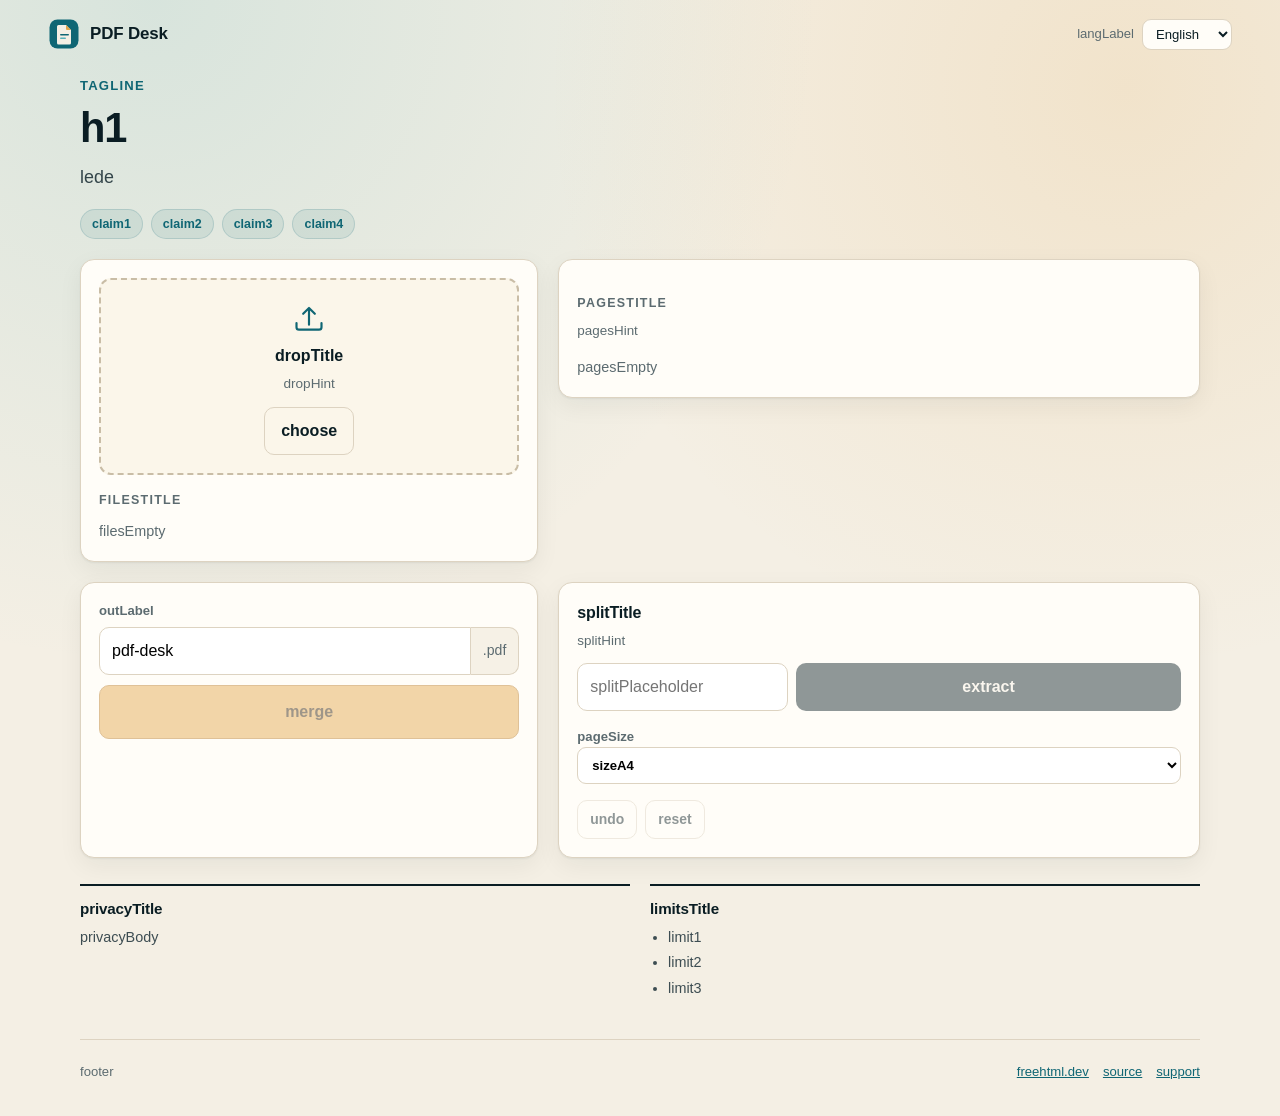
==== src/template.html @ 0d9d2956 "PDF Desk: merge, split, rotate and reorder PDFs in the browser" ====
<!DOCTYPE html>
<html lang="en">
<head>
<meta charset="utf-8">
<meta name="viewport" content="width=device-width, initial-scale=1, viewport-fit=cover">
<title data-i18n="docTitle">PDF Desk - merge, split and rotate PDFs in your browser</title>
<meta name="description" content="Merge, split, rotate and reorder PDF pages in the browser. No upload, no account, works offline.">
<meta name="theme-color" content="#0a1d23">
<link rel="manifest" href="manifest.json">
<link rel="icon" href="favicon.ico" sizes="any">
<link rel="icon" type="image/png" href="favicon-32.png">
<link rel="apple-touch-icon" href="apple-touch-icon.png">
<link rel="stylesheet" href="styles.css">
</head>
<body>
<header class="top">
  <a class="brand" href="https://freehtml.dev" aria-label="TekiDeki">
    <svg class="mark" viewBox="0 0 32 32" aria-hidden="true" focusable="false">
      <rect x="1.5" y="1.5" width="29" height="29" rx="8" fill="#0f6674"/>
      <path d="M10 7h8l5 5v13a1.5 1.5 0 0 1-1.5 1.5h-11A1.5 1.5 0 0 1 9 25V8.5A1.5 1.5 0 0 1 10.5 7z" fill="#f4efe4"/>
      <path d="M18 7l5 5h-4a1 1 0 0 1-1-1z" fill="#e3a548"/>
      <rect x="12" y="16" width="9" height="1.6" rx=".8" fill="#0f6674"/>
      <rect x="12" y="19.5" width="6" height="1.6" rx=".8" fill="#56b2ba"/>
    </svg>
    <span class="brand-name">PDF Desk</span>
  </a>
  <div class="lang">
    <label for="langSelect" data-i18n="langLabel">Language</label>
    <select id="langSelect" aria-label="Language">
      <option value="en">English</option>
      <option value="ro">Română</option>
      <option value="sr-latn">Srpski</option>
      <option value="sr-cyrl">Српски</option>
    </select>
  </div>
</header>

<main>
  <section class="intro">
    <p class="tagline" data-i18n="tagline">Merge, split, rotate. Nothing leaves this tab.</p>
    <h1 data-i18n="h1">PDFs in. One clean file out.</h1>
    <p class="lede" data-i18n="lede">Drop your documents, put the pages in the order you want, and download the result.</p>
    <ul class="claims">
      <li data-i18n="claim1">No upload</li>
      <li data-i18n="claim2">No account</li>
      <li data-i18n="claim3">Works offline</li>
      <li data-i18n="claim4">Free</li>
    </ul>
  </section>

  <section class="board">
    <div class="col col-files">
      <div id="drop" class="drop" tabindex="0" role="button" aria-describedby="dropHint">
        <svg viewBox="0 0 48 48" aria-hidden="true" class="drop-icon">
          <path d="M24 32V12m0 0l-7 7m7-7l7 7" fill="none" stroke="currentColor" stroke-width="2.6" stroke-linecap="round" stroke-linejoin="round"/>
          <path d="M9 30v5a3 3 0 0 0 3 3h24a3 3 0 0 0 3-3v-5" fill="none" stroke="currentColor" stroke-width="2.6" stroke-linecap="round"/>
        </svg>
        <strong data-i18n="dropTitle">Drop PDFs or images here</strong>
        <span id="dropHint" data-i18n="dropHint">or choose them from your device. PDF, JPG and PNG.</span>
        <button type="button" id="chooseBtn" class="btn ghost" data-i18n="choose">Choose files</button>
        <input type="file" id="fileInput" accept="application/pdf,.pdf,image/jpeg,image/png" multiple hidden>
      </div>

      <h2 class="head"><span data-i18n="filesTitle">Your files</span></h2>
      <ul id="fileList" class="files"></ul>
      <p id="filesEmpty" class="empty" data-i18n="filesEmpty">No files yet.</p>
    </div>

    <div class="col col-pages">
      <div class="head-row">
        <h2 class="head"><span data-i18n="pagesTitle">Pages</span></h2>
        <span id="summary" class="summary"></span>
      </div>
      <p class="hint" data-i18n="pagesHint">Click a page to turn it a quarter. The arrows change the order.</p>
      <div id="pageGrid" class="pages"></div>
      <p id="pagesEmpty" class="empty" data-i18n="pagesEmpty">The pages of your files will appear here.</p>
      <p id="pagesCap" class="hint cap" hidden></p>
    </div>
  </section>

  <section class="actions">
    <div class="action-main">
      <label for="outName" data-i18n="outLabel">File name</label>
      <div class="name-row">
        <input type="text" id="outName" value="pdf-desk" spellcheck="false" autocomplete="off">
        <span class="ext">.pdf</span>
      </div>
      <button type="button" id="mergeBtn" class="btn primary" data-i18n="merge">Merge and download</button>
    </div>

    <div class="action-side">
      <h3 data-i18n="splitTitle">Extract pages</h3>
      <p class="hint" data-i18n="splitHint">Write the pages you want, for example 1-3, 5, 8-10.</p>
      <div class="split-row">
        <input type="text" id="splitInput" inputmode="numeric" spellcheck="false" autocomplete="off" data-i18n-placeholder="splitPlaceholder" placeholder="1-3, 5">
        <button type="button" id="splitBtn" class="btn dark" data-i18n="extract">Download these pages</button>
      </div>
      <label class="field">
        <span data-i18n="pageSize">Page size for images</span>
        <select id="pageSize">
          <option value="a4" data-i18n="sizeA4">A4</option>
          <option value="letter" data-i18n="sizeLetter">Letter</option>
          <option value="fit" data-i18n="sizeFit">Fit the image</option>
        </select>
      </label>
      <div class="row-buttons">
        <button type="button" id="undoBtn" class="btn ghost small" data-i18n="undo">Undo</button>
        <button type="button" id="resetBtn" class="btn ghost small danger" data-i18n="reset">Start over</button>
      </div>
    </div>
  </section>

  <p id="toast" class="toast" role="status" aria-live="polite"></p>

  <section class="notes">
    <article>
      <h3 data-i18n="privacyTitle">Nothing leaves this device</h3>
      <p data-i18n="privacyBody">The pages are read in this tab. There is no server, no upload and no account.</p>
    </article>
    <article>
      <h3 data-i18n="limitsTitle">What it does not do</h3>
      <ul class="limits">
        <li data-i18n="limit1">No password removal.</li>
        <li data-i18n="limit2">No text editing.</li>
        <li data-i18n="limit3">No OCR.</li>
      </ul>
    </article>
  </section>
</main>

<footer class="foot">
  <span data-i18n="footer">A TekiDeki tool. Free, no account, no tracking.</span>
  <span class="foot-links">
    <a href="https://freehtml.dev">freehtml.dev</a>
    <a href="https://github.com/TekiDeki/PDF-Desk">source</a>
    <a href="https://paypal.me/TekiDeki">support</a>
  </span>
</footer>

<script src="vendor/pdf-lib.min.js"></script>
<script src="engine.js"></script>
<script src="i18n/locales.js"></script>
<script src="app.js"></script>
</body>
</html>
---- src/styles.css ----
:root {
  --ink: #0a1d23;
  --deep: #061318;
  --teal: #0f6674;
  --teal-light: #56b2ba;
  --cream: #f4efe4;
  --paper: #fffdf8;
  --amber: #e3a548;
  --amber-dark: #b97a24;
  --line: #ddd3c1;
  --muted: #5c6b70;
  --danger: #a33a2b;
  --radius: 14px;
  --shadow: 0 1px 2px rgba(10, 29, 35, .06), 0 8px 24px rgba(10, 29, 35, .06);
  color-scheme: light;
}

* { box-sizing: border-box; }

html { -webkit-text-size-adjust: 100%; }

body {
  margin: 0;
  background: var(--cream);
  background-image:
    radial-gradient(circle at 12% 0%, rgba(86, 178, 186, .18), transparent 42%),
    radial-gradient(circle at 88% 8%, rgba(227, 165, 72, .16), transparent 38%);
  color: var(--ink);
  font: 16px/1.5 "Inter", -apple-system, BlinkMacSystemFont, "Segoe UI", Roboto, "Helvetica Neue", Arial, sans-serif;
  min-height: 100vh;
}

a { color: var(--teal); }

.top {
  display: flex;
  align-items: center;
  justify-content: space-between;
  gap: 16px;
  padding: 18px clamp(16px, 4vw, 48px);
}

.brand {
  display: inline-flex;
  align-items: center;
  gap: 10px;
  text-decoration: none;
  color: var(--ink);
}

.mark { width: 32px; height: 32px; }

.brand-name {
  font-weight: 700;
  letter-spacing: -.01em;
  font-size: 1.06rem;
}

.lang {
  display: inline-flex;
  align-items: center;
  gap: 8px;
  font-size: .82rem;
  color: var(--muted);
}

.lang select {
  font: inherit;
  color: var(--ink);
  background: var(--paper);
  border: 1px solid var(--line);
  border-radius: 9px;
  padding: 6px 9px;
}

main {
  width: min(1120px, 100% - clamp(24px, 6vw, 72px));
  margin: 0 auto;
  padding-bottom: 40px;
}

.intro { padding: 8px 0 20px; max-width: 720px; }

.tagline {
  margin: 0 0 10px;
  font-size: .82rem;
  letter-spacing: .09em;
  text-transform: uppercase;
  color: var(--teal);
  font-weight: 700;
}

h1 {
  margin: 0;
  font-size: clamp(1.8rem, 4vw, 2.6rem);
  line-height: 1.06;
  letter-spacing: -.028em;
  font-weight: 800;
}

.lede {
  margin: 14px 0 0;
  font-size: clamp(1rem, 1.6vw, 1.12rem);
  color: #33454a;
  max-width: 62ch;
}

.claims {
  display: flex;
  flex-wrap: wrap;
  gap: 8px;
  list-style: none;
  margin: 18px 0 0;
  padding: 0;
}

.claims li {
  font-size: .78rem;
  font-weight: 600;
  padding: 5px 11px;
  border-radius: 999px;
  background: rgba(15, 102, 116, .09);
  color: var(--teal);
  border: 1px solid rgba(15, 102, 116, .16);
}

.board {
  display: grid;
  grid-template-columns: minmax(0, 5fr) minmax(0, 7fr);
  gap: 20px;
  align-items: start;
}

.pages { align-content: start; }

.col {
  background: var(--paper);
  border: 1px solid var(--line);
  border-radius: var(--radius);
  padding: 18px;
  box-shadow: var(--shadow);
  min-width: 0;
}

.drop {
  display: flex;
  flex-direction: column;
  align-items: center;
  text-align: center;
  gap: 6px;
  padding: 18px 16px;
  border: 2px dashed #c9bda6;
  border-radius: 12px;
  background: #fbf6ea;
  color: var(--muted);
  cursor: pointer;
  transition: border-color .15s, background .15s, transform .15s;
}

.drop:hover, .drop:focus-visible {
  border-color: var(--amber);
  background: #fff8ea;
  outline: none;
}

.drop.over {
  border-color: var(--teal);
  background: #eef7f7;
  transform: scale(1.005);
}

.drop-icon { width: 40px; height: 40px; color: var(--teal); }

.drop strong { color: var(--ink); font-size: 1rem; }

.drop span { font-size: .85rem; max-width: 34ch; }

.btn {
  font: inherit;
  font-weight: 650;
  border-radius: 10px;
  border: 1px solid transparent;
  padding: 11px 16px;
  cursor: pointer;
  transition: background .15s, border-color .15s, transform .05s, opacity .15s;
}

.btn:active { transform: translateY(1px); }

.btn[disabled] { opacity: .45; cursor: not-allowed; }

.btn.primary { background: var(--amber); color: #2b1a05; border-color: var(--amber-dark); }
.btn.primary:hover:not([disabled]) { background: #eeb45c; }

.btn.dark { background: var(--ink); color: var(--cream); }
.btn.dark:hover:not([disabled]) { background: #123039; }

.btn.ghost { background: transparent; border-color: var(--line); color: var(--ink); }
.btn.ghost:hover:not([disabled]) { border-color: var(--teal); color: var(--teal); }

.btn.small { padding: 8px 12px; font-size: .87rem; }

.btn.danger:hover:not([disabled]) { border-color: var(--danger); color: var(--danger); }

.drop .btn { margin-top: 6px; }

.head {
  font-size: .78rem;
  text-transform: uppercase;
  letter-spacing: .1em;
  color: var(--muted);
  margin: 16px 0 8px;
  font-weight: 700;
}

.head-row {
  display: flex;
  align-items: baseline;
  justify-content: space-between;
  gap: 12px;
}

.summary { font-size: .8rem; color: var(--muted); font-variant-numeric: tabular-nums; }

.hint { margin: 0 0 12px; font-size: .84rem; color: var(--muted); }

.cap { margin-top: 10px; }

.empty { font-size: .9rem; color: var(--muted); margin: 4px 0 0; }

.files { list-style: none; margin: 0; padding: 0; display: grid; gap: 8px; }

.file {
  display: grid;
  grid-template-columns: 1fr auto;
  gap: 10px;
  align-items: center;
  border: 1px solid var(--line);
  border-radius: 11px;
  padding: 9px 10px 9px 12px;
  background: #fff;
}

.file-name {
  font-weight: 600;
  font-size: .92rem;
  overflow: hidden;
  text-overflow: ellipsis;
  white-space: nowrap;
}

.file-meta { font-size: .76rem; color: var(--muted); display: flex; gap: 8px; align-items: center; }

.tag {
  font-size: .68rem;
  font-weight: 700;
  text-transform: uppercase;
  letter-spacing: .06em;
  padding: 1px 6px;
  border-radius: 5px;
  background: rgba(86, 178, 186, .18);
  color: var(--teal);
}

.file-tools { display: flex; gap: 2px; }

.icon-btn {
  border: 1px solid transparent;
  background: transparent;
  color: var(--muted);
  border-radius: 8px;
  width: 30px;
  height: 30px;
  display: inline-grid;
  place-items: center;
  cursor: pointer;
  font: inherit;
  font-size: .95rem;
  line-height: 1;
}

.icon-btn:hover:not([disabled]) { background: #f1ece0; color: var(--ink); }
.icon-btn[disabled] { opacity: .3; cursor: default; }
.icon-btn.del:hover { background: #fbece8; color: var(--danger); }

.pages {
  display: grid;
  grid-template-columns: repeat(auto-fill, minmax(64px, 1fr));
  gap: 8px;
}

.page {
  position: relative;
  aspect-ratio: 3 / 4;
  border: 1px solid var(--line);
  border-radius: 8px;
  background: #fff;
  display: grid;
  place-items: center;
  cursor: pointer;
  font-variant-numeric: tabular-nums;
  color: var(--ink);
  transition: border-color .12s, transform .12s, box-shadow .12s;
  padding: 0;
  overflow: hidden;
}

.page:hover { border-color: var(--teal); box-shadow: 0 2px 10px rgba(15, 102, 116, .16); }

.page .num { font-weight: 700; font-size: 1rem; }

.page .deg {
  position: absolute;
  bottom: 3px;
  right: 4px;
  font-size: .58rem;
  color: var(--amber-dark);
  font-weight: 700;
}

.page .src {
  position: absolute;
  top: 0;
  left: 0;
  right: 0;
  height: 3px;
  background: var(--teal-light);
}

.page[data-rot="90"] .num { transform: rotate(-90deg); }
.page[data-rot="180"] .num { transform: rotate(180deg); }
.page[data-rot="270"] .num { transform: rotate(90deg); }

.page .del {
  position: absolute;
  top: 2px;
  right: 2px;
  width: 18px;
  height: 18px;
  border-radius: 50%;
  border: none;
  background: rgba(10, 29, 35, .06);
  color: var(--muted);
  font-size: .7rem;
  line-height: 1;
  cursor: pointer;
  opacity: 0;
  transition: opacity .12s, background .12s;
}

.page:hover .del, .page:focus-within .del { opacity: 1; }
.page .del:hover { background: #f6dcd6; color: var(--danger); }

.actions {
  display: grid;
  grid-template-columns: minmax(0, 5fr) minmax(0, 7fr);
  gap: 20px;
  margin-top: 20px;
}

.action-main, .action-side {
  background: var(--paper);
  border: 1px solid var(--line);
  border-radius: var(--radius);
  padding: 18px;
  box-shadow: var(--shadow);
}

.actions label { font-size: .82rem; font-weight: 650; color: var(--muted); display: block; margin-bottom: 6px; }

.name-row { display: flex; align-items: stretch; }

.name-row input, .split-row input {
  font: inherit;
  padding: 11px 12px;
  border: 1px solid var(--line);
  border-radius: 10px 0 0 10px;
  background: #fff;
  min-width: 0;
  flex: 1;
}

.name-row input:focus, .split-row input:focus { outline: 2px solid rgba(15, 102, 116, .35); outline-offset: 1px; }

.ext {
  display: grid;
  place-items: center;
  padding: 0 12px;
  border: 1px solid var(--line);
  border-left: none;
  border-radius: 0 10px 10px 0;
  background: #f6f1e6;
  color: var(--muted);
  font-size: .88rem;
}

.btn.primary { width: 100%; margin-top: 10px; padding: 14px; font-size: 1rem; }

.action-side h3 { margin: 0 0 6px; font-size: 1rem; letter-spacing: -.01em; }

.split-row { display: flex; gap: 8px; flex-wrap: wrap; }
.split-row input { border-radius: 10px; }
.split-row .btn { flex: 1 1 200px; }

.field { margin-top: 16px; }
.field select {
  font: inherit;
  width: 100%;
  padding: 9px 10px;
  border: 1px solid var(--line);
  border-radius: 9px;
  background: #fff;
}

.row-buttons { display: flex; gap: 8px; margin-top: 16px; }

.toast {
  margin: 16px 0 0;
  padding: 0;
  font-size: .9rem;
  font-weight: 600;
  min-height: 0;
  color: var(--teal);
}

.toast:not(:empty) {
  padding: 11px 14px;
  border-radius: 10px;
  background: #eaf5f2;
  border: 1px solid #cfe5df;
}

.toast.err { color: var(--danger); background: #fbece8; border-color: #efd0c8; }

.notes {
  display: grid;
  grid-template-columns: 1fr 1fr;
  gap: 20px;
  margin-top: 26px;
}

.notes article {
  border-top: 2px solid var(--ink);
  padding-top: 12px;
}

.notes h3 { margin: 0 0 6px; font-size: .95rem; letter-spacing: -.01em; }
.notes p, .limits { margin: 0; font-size: .9rem; color: #3d4d52; }
.limits { padding-left: 18px; display: grid; gap: 4px; }

.foot {
  display: flex;
  justify-content: space-between;
  gap: 16px;
  flex-wrap: wrap;
  width: min(1120px, 100% - clamp(24px, 6vw, 72px));
  margin: 0 auto;
  padding: 22px 0 34px;
  border-top: 1px solid var(--line);
  font-size: .82rem;
  color: var(--muted);
}

.foot-links { display: flex; gap: 14px; }

@media (max-width: 860px) {
  .board, .actions, .notes { grid-template-columns: 1fr; }
  .intro { padding-bottom: 18px; }
}

@media (max-width: 520px) {
  .pages { grid-template-columns: repeat(auto-fill, minmax(50px, 1fr)); }
  .col, .action-main, .action-side { padding: 14px; }
  .foot { flex-direction: column; gap: 8px; }
}

@media (prefers-reduced-motion: reduce) {
  * { transition: none !important; }
}
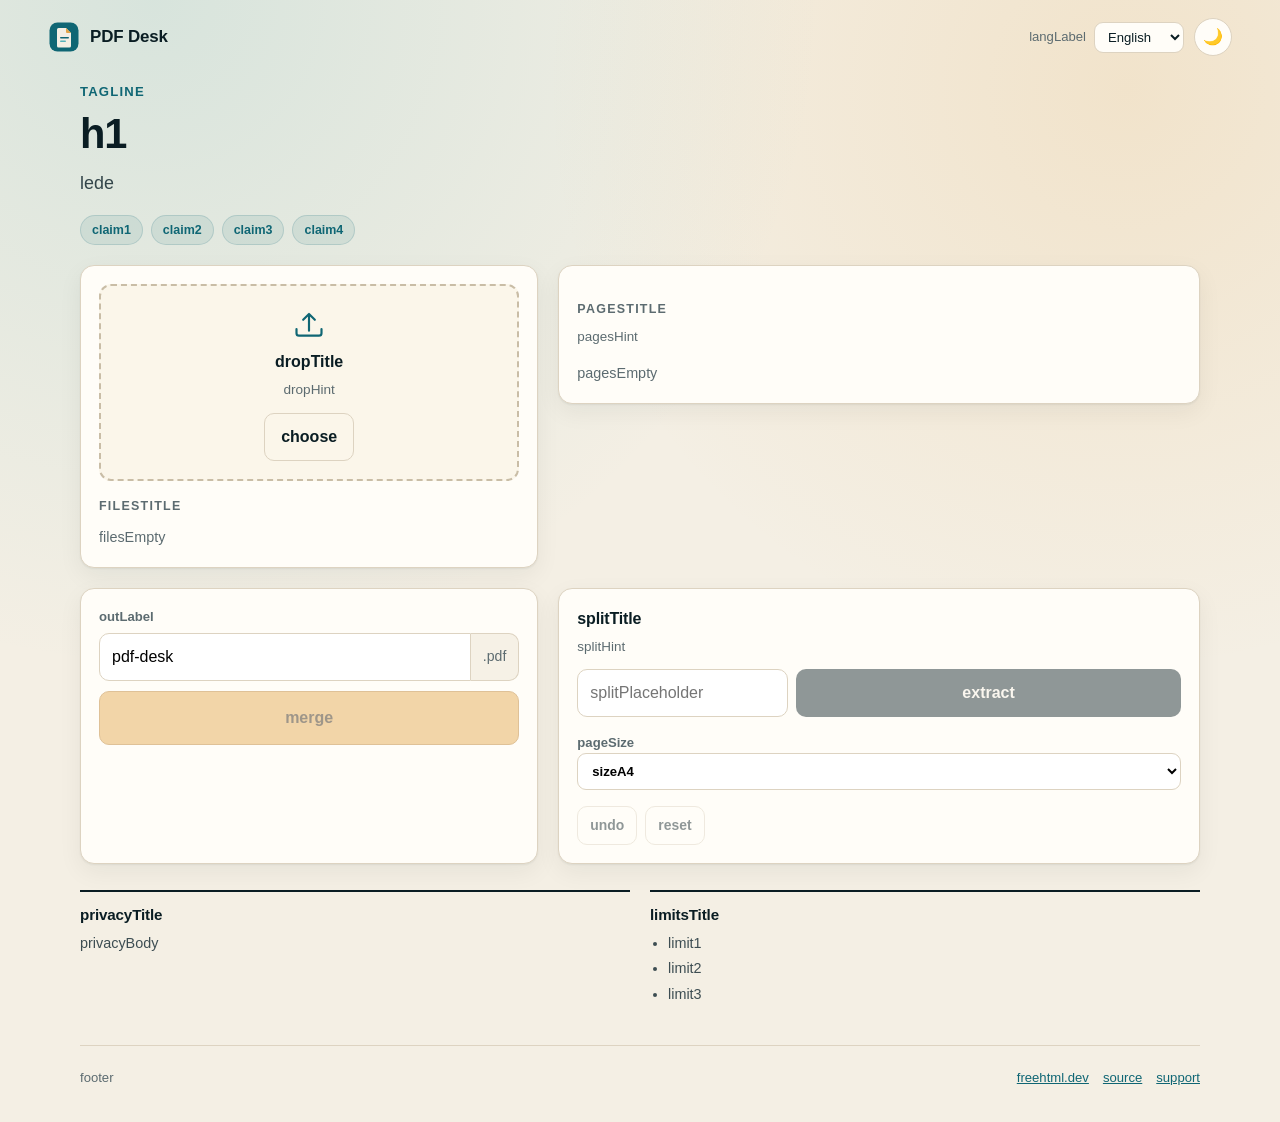
==== commit 3de4c050: "Dark theme, with the page tiles kept white A button next to the language picker, the system preferen" ====
--- a/src/template.html
+++ b/src/template.html
@@ -11,6 +11,22 @@
 <link rel="icon" type="image/png" href="favicon-32.png">
 <link rel="apple-touch-icon" href="apple-touch-icon.png">
 <link rel="stylesheet" href="styles.css">
+<script>
+/* Applied before the first paint: the saved theme, or the system one. */
+(function () {
+  try {
+    var saved = localStorage.getItem("pdfdesk.theme");
+    var dark = saved === "dark" || saved === "light"
+      ? saved === "dark"
+      : !!(window.matchMedia && window.matchMedia("(prefers-color-scheme: dark)").matches);
+    document.documentElement.setAttribute("data-theme", dark ? "dark" : "light");
+    var meta = document.querySelector('meta[name="theme-color"]');
+    if (meta) meta.setAttribute("content", dark ? "#08161b" : "#0a1d23");
+  } catch (error) {
+    document.documentElement.setAttribute("data-theme", "light");
+  }
+})();
+</script>
 </head>
 <body>
 <header class="top">
@@ -24,14 +40,17 @@
     </svg>
     <span class="brand-name">PDF Desk</span>
   </a>
-  <div class="lang">
-    <label for="langSelect" data-i18n="langLabel">Language</label>
-    <select id="langSelect" aria-label="Language">
-      <option value="en">English</option>
-      <option value="ro">Română</option>
-      <option value="sr-latn">Srpski</option>
-      <option value="sr-cyrl">Српски</option>
-    </select>
+  <div class="top-actions">
+    <div class="lang">
+      <label for="langSelect" data-i18n="langLabel">Language</label>
+      <select id="langSelect" aria-label="Language">
+        <option value="en">English</option>
+        <option value="ro">Română</option>
+        <option value="sr-latn">Srpski</option>
+        <option value="sr-cyrl">Српски</option>
+      </select>
+    </div>
+    <button type="button" id="themeToggle" class="btn-icon" aria-pressed="false" aria-label="Toggle dark theme" title="Toggle dark theme">🌙</button>
   </div>
 </header>
 
--- a/src/styles.css
+++ b/src/styles.css
@@ -12,7 +12,66 @@
   --danger: #a33a2b;
   --radius: 14px;
   --shadow: 0 1px 2px rgba(10, 29, 35, .06), 0 8px 24px rgba(10, 29, 35, .06);
+  --body-2: #33454a;
+  --body-3: #3d4d52;
+  --glow-teal: rgba(86, 178, 186, .18);
+  --glow-amber: rgba(227, 165, 72, .16);
+  --chip-bg: rgba(15, 102, 116, .09);
+  --chip-line: rgba(15, 102, 116, .16);
+  --drop-line: #c9bda6;
+  --drop-bg: #fbf6ea;
+  --drop-hot: #fff8ea;
+  --drop-over: #eef7f7;
+  --surface: #ffffff;
+  --tile: #f6f1e6;
+  --tag-bg: rgba(86, 178, 186, .18);
+  --close-bg: rgba(10, 29, 35, .06);
+  --note-bg: #eaf5f2;
+  --note-line: #cfe5df;
+  --err-bg: #fbece8;
+  --err-line: #efd0c8;
+  --primary-hover: #eeb45c;
+  --dark-hover: #123039;
   color-scheme: light;
+}
+
+/* Dark theme. The page tiles and the paper preview stay white: they stand for
+ * the document itself, and a page that is about to be printed should not be
+ * shown in another colour. */
+[data-theme="dark"] {
+  --ink: #e9f1ef;
+  --deep: #050d10;
+  --teal: #5cbfc6;
+  --teal-light: #8fd8dd;
+  --cream: #08161b;
+  --paper: #0d2026;
+  --amber: #e3a548;
+  --amber-dark: #f0bb63;
+  --line: #1d3a41;
+  --muted: #95aaac;
+  --danger: #ff97a1;
+  --shadow: 0 1px 2px rgba(0, 0, 0, .5), 0 8px 24px rgba(0, 0, 0, .4);
+  --body-2: #c9d8d6;
+  --body-3: #bed0ce;
+  --glow-teal: rgba(92, 191, 198, .10);
+  --glow-amber: rgba(227, 165, 72, .08);
+  --chip-bg: rgba(92, 191, 198, .12);
+  --chip-line: rgba(92, 191, 198, .26);
+  --drop-line: #2c4c54;
+  --drop-bg: #0c1f25;
+  --drop-hot: #10272e;
+  --drop-over: #0f2a31;
+  --surface: #0a1c22;
+  --tile: #12282e;
+  --tag-bg: rgba(92, 191, 198, .18);
+  --close-bg: rgba(255, 255, 255, .08);
+  --note-bg: #0f2a31;
+  --note-line: #1d3a41;
+  --err-bg: #2a1518;
+  --err-line: #4d2229;
+  --primary-hover: #f0bb63;
+  --dark-hover: #1d474f;
+  color-scheme: dark;
 }
 
 * { box-sizing: border-box; }
@@ -23,8 +82,8 @@
   margin: 0;
   background: var(--cream);
   background-image:
-    radial-gradient(circle at 12% 0%, rgba(86, 178, 186, .18), transparent 42%),
-    radial-gradient(circle at 88% 8%, rgba(227, 165, 72, .16), transparent 38%);
+    radial-gradient(circle at 12% 0%, var(--glow-teal), transparent 42%),
+    radial-gradient(circle at 88% 8%, var(--glow-amber), transparent 38%);
   color: var(--ink);
   font: 16px/1.5 "Inter", -apple-system, BlinkMacSystemFont, "Segoe UI", Roboto, "Helvetica Neue", Arial, sans-serif;
   min-height: 100vh;
@@ -55,6 +114,29 @@
   letter-spacing: -.01em;
   font-size: 1.06rem;
 }
+
+.top-actions {
+  display: flex;
+  align-items: center;
+  gap: 10px;
+}
+
+.btn-icon {
+  display: inline-grid;
+  place-items: center;
+  width: 38px;
+  height: 38px;
+  padding: 0;
+  border: 1px solid var(--line);
+  border-radius: 999px;
+  background: var(--paper);
+  color: var(--ink);
+  font-size: 16px;
+  line-height: 1;
+  cursor: pointer;
+}
+
+.btn-icon:hover { border-color: var(--teal-light); }
 
 .lang {
   display: inline-flex;
@@ -101,7 +183,7 @@
 .lede {
   margin: 14px 0 0;
   font-size: clamp(1rem, 1.6vw, 1.12rem);
-  color: #33454a;
+  color: var(--body-2);
   max-width: 62ch;
 }
 
@@ -119,9 +201,9 @@
   font-weight: 600;
   padding: 5px 11px;
   border-radius: 999px;
-  background: rgba(15, 102, 116, .09);
+  background: var(--chip-bg);
   color: var(--teal);
-  border: 1px solid rgba(15, 102, 116, .16);
+  border: 1px solid var(--chip-line);
 }
 
 .board {
@@ -149,9 +231,9 @@
   text-align: center;
   gap: 6px;
   padding: 18px 16px;
-  border: 2px dashed #c9bda6;
+  border: 2px dashed var(--drop-line);
   border-radius: 12px;
-  background: #fbf6ea;
+  background: var(--drop-bg);
   color: var(--muted);
   cursor: pointer;
   transition: border-color .15s, background .15s, transform .15s;
@@ -159,13 +241,13 @@
 
 .drop:hover, .drop:focus-visible {
   border-color: var(--amber);
-  background: #fff8ea;
+  background: var(--drop-hot);
   outline: none;
 }
 
 .drop.over {
   border-color: var(--teal);
-  background: #eef7f7;
+  background: var(--drop-over);
   transform: scale(1.005);
 }
 
@@ -190,10 +272,10 @@
 .btn[disabled] { opacity: .45; cursor: not-allowed; }
 
 .btn.primary { background: var(--amber); color: #2b1a05; border-color: var(--amber-dark); }
-.btn.primary:hover:not([disabled]) { background: #eeb45c; }
+.btn.primary:hover:not([disabled]) { background: var(--primary-hover); }
 
 .btn.dark { background: var(--ink); color: var(--cream); }
-.btn.dark:hover:not([disabled]) { background: #123039; }
+.btn.dark:hover:not([disabled]) { background: var(--dark-hover); }
 
 .btn.ghost { background: transparent; border-color: var(--line); color: var(--ink); }
 .btn.ghost:hover:not([disabled]) { border-color: var(--teal); color: var(--teal); }
@@ -238,7 +320,7 @@
   border: 1px solid var(--line);
   border-radius: 11px;
   padding: 9px 10px 9px 12px;
-  background: #fff;
+  background: var(--surface);
 }
 
 .file-name {
@@ -258,7 +340,7 @@
   letter-spacing: .06em;
   padding: 1px 6px;
   border-radius: 5px;
-  background: rgba(86, 178, 186, .18);
+  background: var(--tag-bg);
   color: var(--teal);
 }
 
@@ -294,7 +376,7 @@
   aspect-ratio: 3 / 4;
   border: 1px solid var(--line);
   border-radius: 8px;
-  background: #fff;
+  background: #ffffff;   /* the document itself, white in every theme */
   display: grid;
   place-items: center;
   cursor: pointer;
@@ -307,7 +389,7 @@
 
 .page:hover { border-color: var(--teal); box-shadow: 0 2px 10px rgba(15, 102, 116, .16); }
 
-.page .num { font-weight: 700; font-size: 1rem; }
+.page .num { font-weight: 700; font-size: 1rem; color: #6a7b80; }  /* on the white tile, in every theme */
 
 .page .deg {
   position: absolute;
@@ -339,7 +421,7 @@
   height: 18px;
   border-radius: 50%;
   border: none;
-  background: rgba(10, 29, 35, .06);
+  background: var(--close-bg);
   color: var(--muted);
   font-size: .7rem;
   line-height: 1;
@@ -375,7 +457,7 @@
   padding: 11px 12px;
   border: 1px solid var(--line);
   border-radius: 10px 0 0 10px;
-  background: #fff;
+  background: var(--surface);
   min-width: 0;
   flex: 1;
 }
@@ -389,7 +471,7 @@
   border: 1px solid var(--line);
   border-left: none;
   border-radius: 0 10px 10px 0;
-  background: #f6f1e6;
+  background: var(--tile);
   color: var(--muted);
   font-size: .88rem;
 }
@@ -409,7 +491,7 @@
   padding: 9px 10px;
   border: 1px solid var(--line);
   border-radius: 9px;
-  background: #fff;
+  background: var(--surface);
 }
 
 .row-buttons { display: flex; gap: 8px; margin-top: 16px; }
@@ -426,11 +508,11 @@
 .toast:not(:empty) {
   padding: 11px 14px;
   border-radius: 10px;
-  background: #eaf5f2;
-  border: 1px solid #cfe5df;
-}
-
-.toast.err { color: var(--danger); background: #fbece8; border-color: #efd0c8; }
+  background: var(--note-bg);
+  border: 1px solid var(--note-line);
+}
+
+.toast.err { color: var(--danger); background: var(--err-bg); border-color: var(--err-line); }
 
 .notes {
   display: grid;
@@ -445,7 +527,7 @@
 }
 
 .notes h3 { margin: 0 0 6px; font-size: .95rem; letter-spacing: -.01em; }
-.notes p, .limits { margin: 0; font-size: .9rem; color: #3d4d52; }
+.notes p, .limits { margin: 0; font-size: .9rem; color: var(--body-3); }
 .limits { padding-left: 18px; display: grid; gap: 4px; }
 
 .foot {
